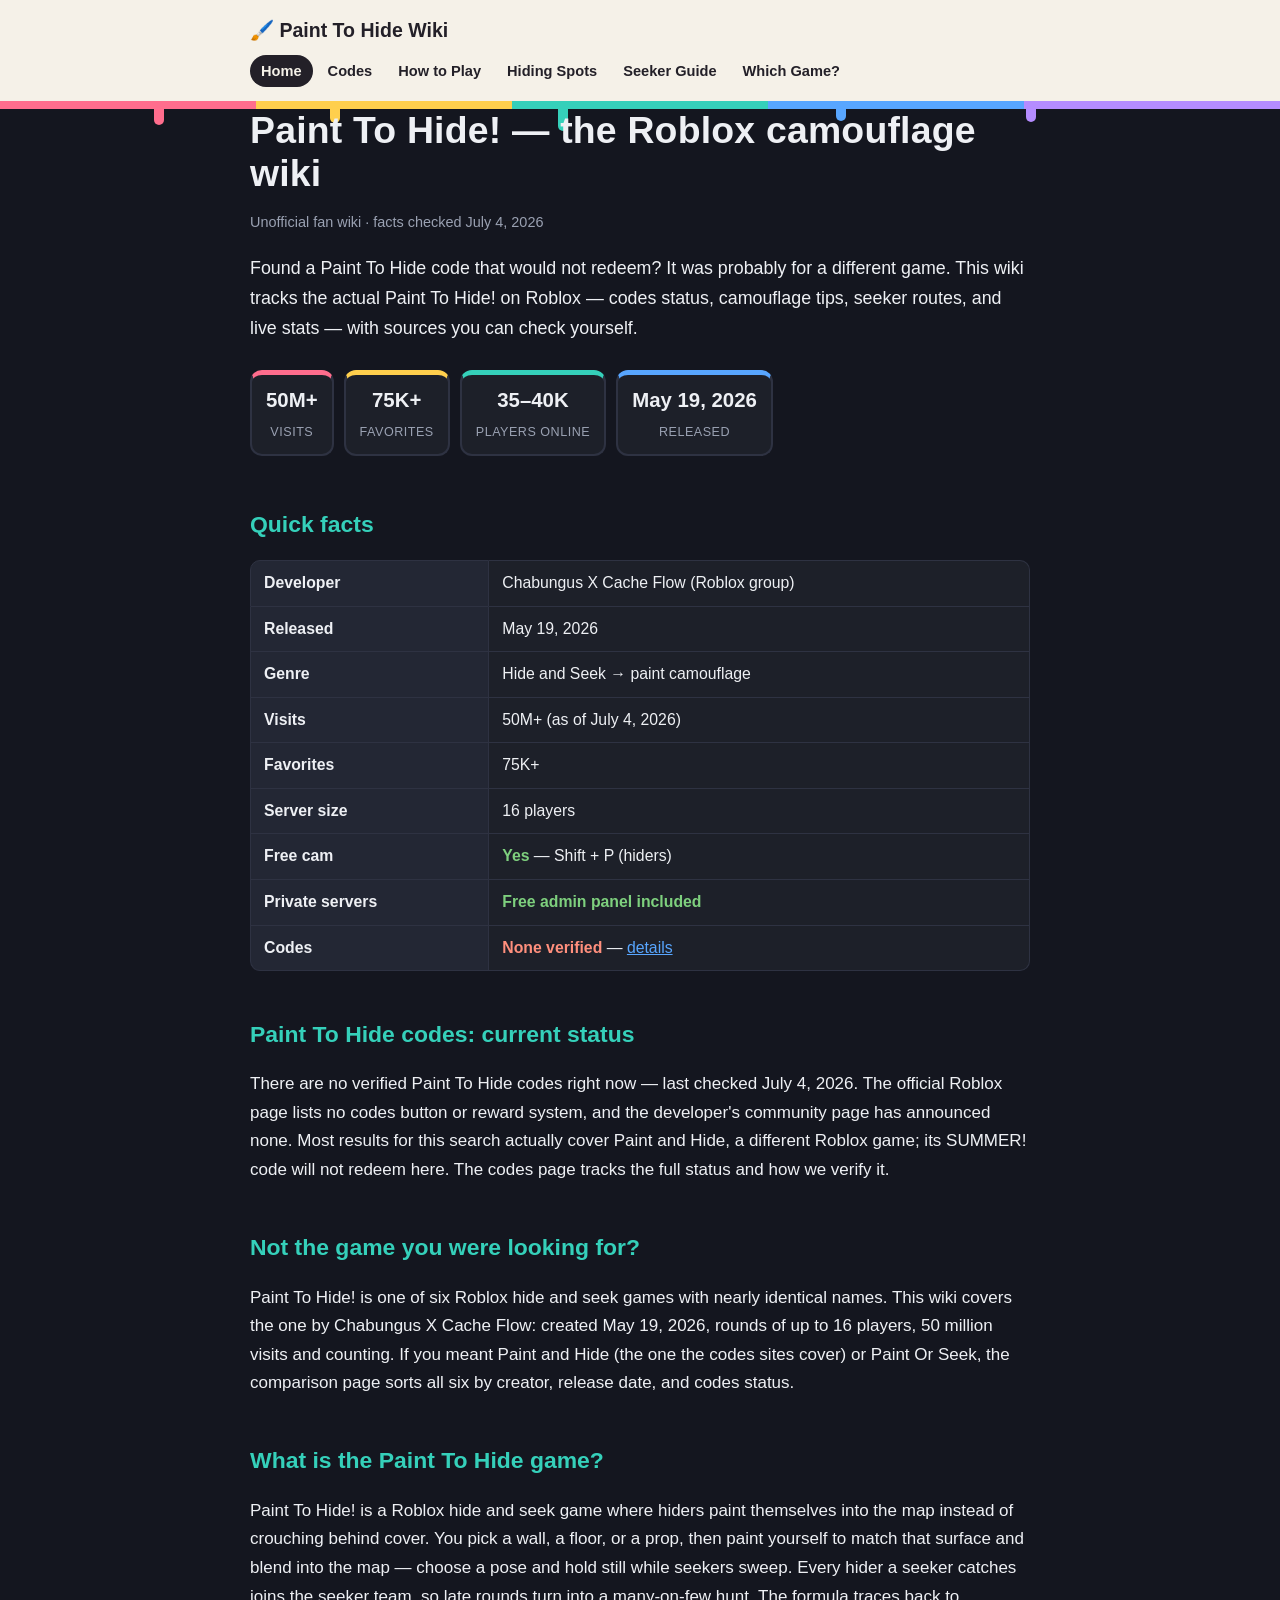
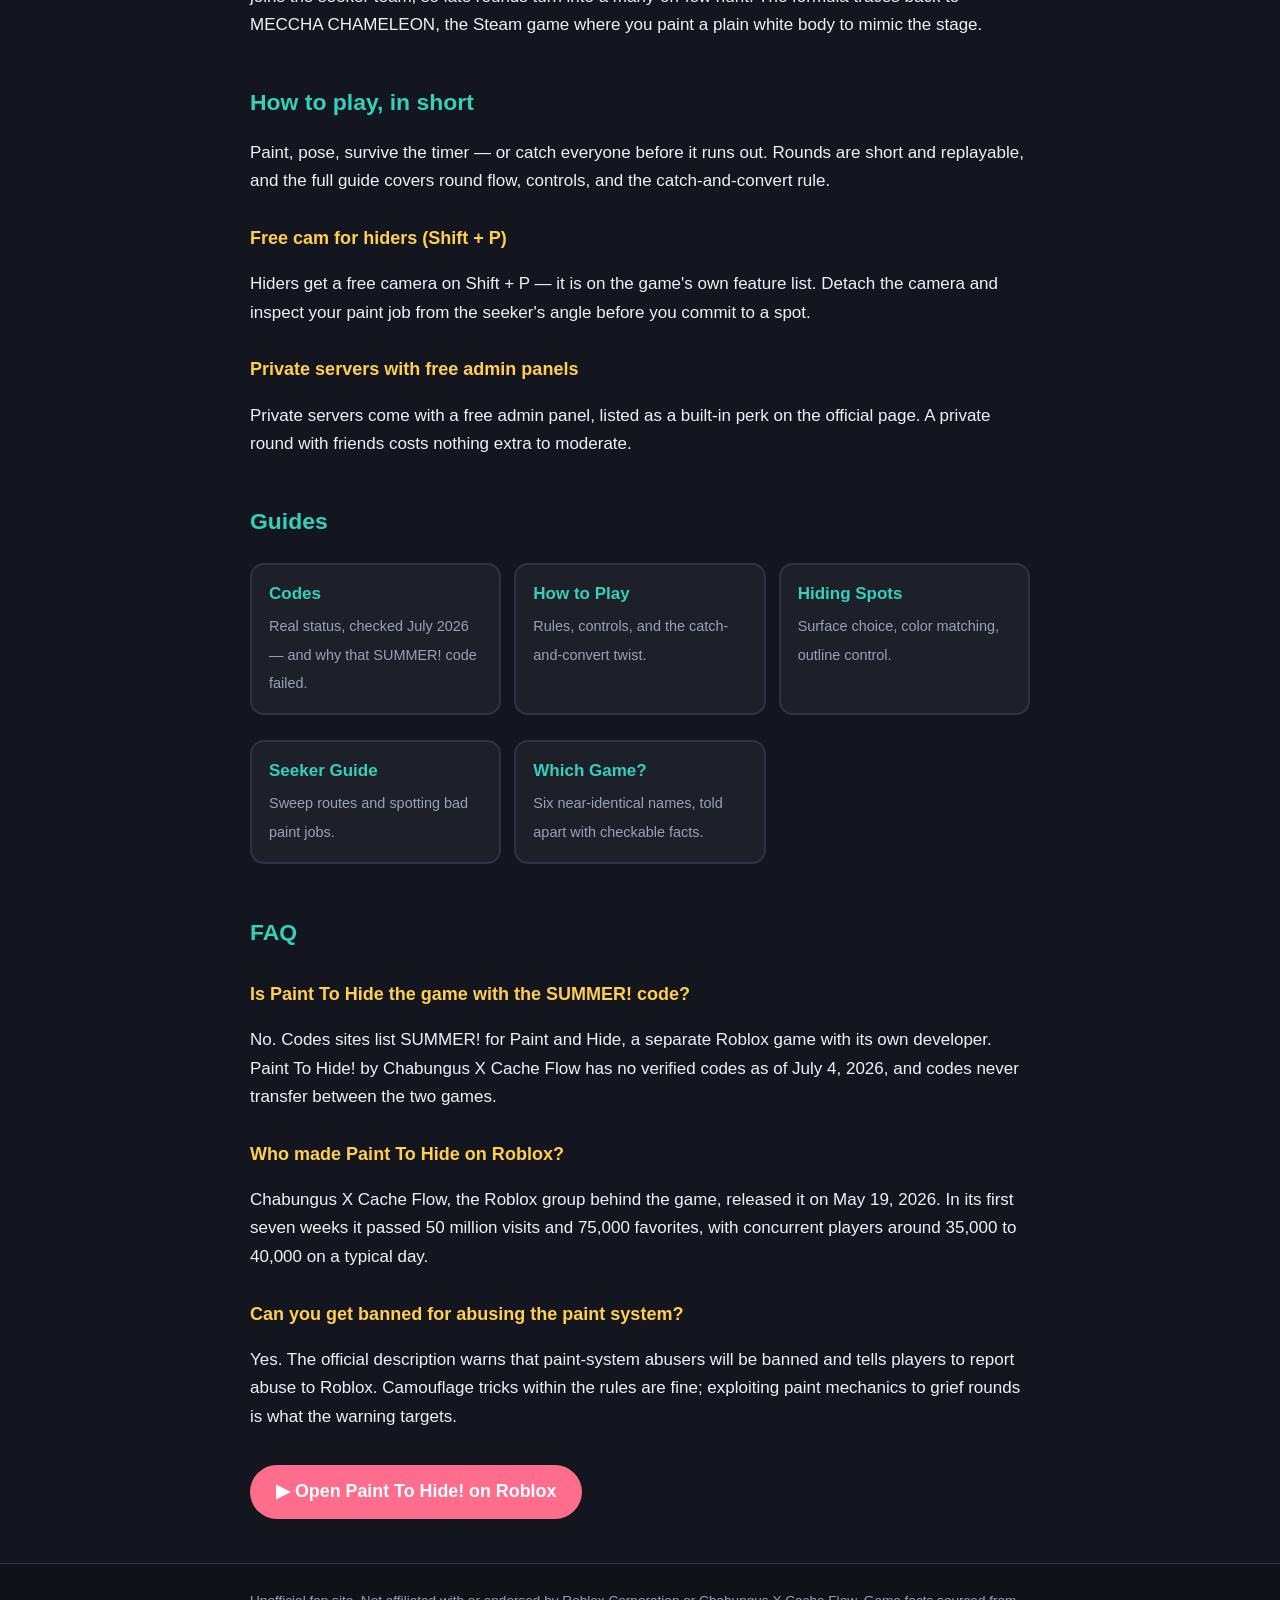
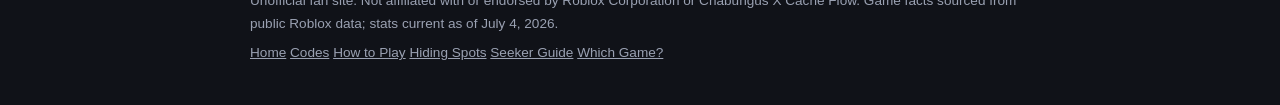
==== docs/index.html @ f47a46ca "painttohide.com v1: 6-page static wiki for Paint To Hide! (Roblox) Pages: home, codes (honest status" ====
<!DOCTYPE html>
<html lang="en">
<head>
<meta charset="utf-8">
<meta name="viewport" content="width=device-width, initial-scale=1">
<title>Paint To Hide Wiki — Roblox Codes, Hider &amp; Seeker Guides</title>
<meta name="description" content="Fan wiki for Paint To Hide! on Roblox: honest codes status, camouflage tips, seeker routes, live stats. Check the real game before you redeem anything.">
<link rel="canonical" href="https://painttohide.com/">
<link rel="stylesheet" href="./style.css">
<link rel="icon" href="data:image/svg+xml,<svg xmlns=%22http://www.w3.org/2000/svg%22 viewBox=%220 0 100 100%22><text y=%22.9em%22 font-size=%2290%22>🖌️</text></svg>">
<meta property="og:title" content="Paint To Hide Wiki — Roblox Codes, Hider &amp; Seeker Guides">
<meta property="og:description" content="Fan wiki for Paint To Hide! on Roblox: honest codes status, camouflage tips, seeker routes, live stats. Check the real game before you redeem anything.">
<meta property="og:type" content="website">
<meta property="og:url" content="https://painttohide.com/">
<script type="application/ld+json">
{
 "@context": "https://schema.org",
 "@type": "VideoGame",
 "name": "Paint To Hide!",
 "url": "https://www.roblox.com/games/105281019603659/Paint-To-Hide",
 "author": {
  "@type": "Organization",
  "name": "Chabungus X Cache Flow"
 },
 "datePublished": "2026-05-19",
 "gamePlatform": "Roblox",
 "genre": "Hide and Seek / Camouflage",
 "playMode": "MultiPlayer"
}
</script>
<script type="application/ld+json">
{
 "@context": "https://schema.org",
 "@type": "FAQPage",
 "mainEntity": [
  {
   "@type": "Question",
   "name": "Is Paint To Hide the game with the SUMMER! code?",
   "acceptedAnswer": {
    "@type": "Answer",
    "text": "No. Codes sites list SUMMER! for Paint and Hide, a separate Roblox game with its own developer. Paint To Hide! by Chabungus X Cache Flow has no verified codes as of July 4, 2026, and codes never transfer between the two games."
   }
  },
  {
   "@type": "Question",
   "name": "Who made Paint To Hide on Roblox?",
   "acceptedAnswer": {
    "@type": "Answer",
    "text": "Chabungus X Cache Flow, the Roblox group behind the game, released it on May 19, 2026. In its first seven weeks it passed 50 million visits and 75,000 favorites, with concurrent players around 35,000 to 40,000 on a typical day."
   }
  },
  {
   "@type": "Question",
   "name": "Can you get banned for abusing the paint system?",
   "acceptedAnswer": {
    "@type": "Answer",
    "text": "Yes. The official description warns that paint-system abusers will be banned and tells players to report abuse to Roblox. Camouflage tricks within the rules are fine; exploiting paint mechanics to grief rounds is what the warning targets."
   }
  }
 ]
}
</script>
<script async src="https://pagead2.googlesyndication.com/pagead/js/adsbygoogle.js?client=ca-pub-4219384393174898"
     crossorigin="anonymous"></script>
</head>
<body>
<header><div class="wrap">
  <a class="logo" href="./">🖌️ Paint To Hide Wiki</a>
  <nav>
    <a class="here" href="./">Home</a>
    <a href="./codes/">Codes</a>
    <a href="./how-to-play/">How to Play</a>
    <a href="./hiding-spots/">Hiding Spots</a>
    <a href="./seeker-guide/">Seeker Guide</a>
    <a href="./vs-paint-or-seek/">Which Game?</a>
  </nav>
</div></header>
<div class="drips" aria-hidden="true"><span></span><span></span><span></span><span></span><span></span></div>
<main class="wrap">
<h1>Paint To Hide! — the Roblox camouflage wiki</h1>
<p class="updated">Unofficial fan wiki · facts checked July 4, 2026</p>
<p class="lede">Found a Paint To Hide code that would not redeem? It was probably for a different game. This wiki tracks the actual Paint To Hide! on Roblox — codes status, camouflage tips, seeker routes, and live stats — with sources you can check yourself.</p>
<ul class="statchips">
  <li class="c1"><strong>50M+</strong><span>visits</span></li>
  <li class="c2"><strong>75K+</strong><span>favorites</span></li>
  <li class="c3"><strong>35–40K</strong><span>players online</span></li>
  <li class="c4"><strong>May 19, 2026</strong><span>released</span></li>
</ul>
<h2>Quick facts</h2>
<table>
  <tr><th>Developer</th><td>Chabungus X Cache Flow (Roblox group)</td></tr>
  <tr><th>Released</th><td>May 19, 2026</td></tr>
  <tr><th>Genre</th><td>Hide and Seek → paint camouflage</td></tr>
  <tr><th>Visits</th><td>50M+ (as of July 4, 2026)</td></tr>
  <tr><th>Favorites</th><td>75K+</td></tr>
  <tr><th>Server size</th><td>16 players</td></tr>
  <tr><th>Free cam</th><td><span class="yes">Yes</span> — Shift + P (hiders)</td></tr>
  <tr><th>Private servers</th><td><span class="yes">Free admin panel included</span></td></tr>
  <tr><th>Codes</th><td><span class="no">None verified</span> — <a href="./codes/">details</a></td></tr>
</table>
<h2>Paint To Hide codes: current status</h2>
<p>There are no verified Paint To Hide codes right now — last checked July 4, 2026. The official Roblox page lists no codes button or reward system, and the developer&#x27;s community page has announced none. Most results for this search actually cover Paint and Hide, a different Roblox game; its SUMMER! code will not redeem here. The codes page tracks the full status and how we verify it.</p>
<h2>Not the game you were looking for?</h2>
<p>Paint To Hide! is one of six Roblox hide and seek games with nearly identical names. This wiki covers the one by Chabungus X Cache Flow: created May 19, 2026, rounds of up to 16 players, 50 million visits and counting. If you meant Paint and Hide (the one the codes sites cover) or Paint Or Seek, the comparison page sorts all six by creator, release date, and codes status.</p>
<h2>What is the Paint To Hide game?</h2>
<p>Paint To Hide! is a Roblox hide and seek game where hiders paint themselves into the map instead of crouching behind cover. You pick a wall, a floor, or a prop, then paint yourself to match that surface and blend into the map — choose a pose and hold still while seekers sweep. Every hider a seeker catches joins the seeker team, so late rounds turn into a many-on-few hunt. The formula traces back to MECCHA CHAMELEON, the Steam game where you paint a plain white body to mimic the stage.</p>
<h2>How to play, in short</h2>
<p>Paint, pose, survive the timer — or catch everyone before it runs out. Rounds are short and replayable, and the full guide covers round flow, controls, and the catch-and-convert rule.</p>
<h3>Free cam for hiders (Shift + P)</h3>
<p>Hiders get a free camera on Shift + P — it is on the game&#x27;s own feature list. Detach the camera and inspect your paint job from the seeker&#x27;s angle before you commit to a spot.</p>
<h3>Private servers with free admin panels</h3>
<p>Private servers come with a free admin panel, listed as a built-in perk on the official page. A private round with friends costs nothing extra to moderate.</p>
<h2>Guides</h2>
<ul class="cards">
  <li><a href="./codes/"><strong>Codes</strong><span>Real status, checked July 2026 — and why that SUMMER! code failed.</span></a></li>
  <li><a href="./how-to-play/"><strong>How to Play</strong><span>Rules, controls, and the catch-and-convert twist.</span></a></li>
  <li><a href="./hiding-spots/"><strong>Hiding Spots</strong><span>Surface choice, color matching, outline control.</span></a></li>
  <li><a href="./seeker-guide/"><strong>Seeker Guide</strong><span>Sweep routes and spotting bad paint jobs.</span></a></li>
  <li><a href="./vs-paint-or-seek/"><strong>Which Game?</strong><span>Six near-identical names, told apart with checkable facts.</span></a></li>
</ul>
<h2>FAQ</h2>
<h3>Is Paint To Hide the game with the SUMMER! code?</h3>
<p>No. Codes sites list SUMMER! for Paint and Hide, a separate Roblox game with its own developer. Paint To Hide! by Chabungus X Cache Flow has no verified codes as of July 4, 2026, and codes never transfer between the two games.</p>
<h3>Who made Paint To Hide on Roblox?</h3>
<p>Chabungus X Cache Flow, the Roblox group behind the game, released it on May 19, 2026. In its first seven weeks it passed 50 million visits and 75,000 favorites, with concurrent players around 35,000 to 40,000 on a typical day.</p>
<h3>Can you get banned for abusing the paint system?</h3>
<p>Yes. The official description warns that paint-system abusers will be banned and tells players to report abuse to Roblox. Camouflage tricks within the rules are fine; exploiting paint mechanics to grief rounds is what the warning targets.</p>
<p class="cta"><a class="playbtn" href="https://www.roblox.com/games/105281019603659/Paint-To-Hide" rel="nofollow">▶ Open Paint To Hide! on Roblox</a></p>
</main>
<footer><div class="wrap">
  <p>Unofficial fan site. Not affiliated with or endorsed by Roblox Corporation or Chabungus X Cache Flow. Game facts sourced from public Roblox data; stats current as of July 4, 2026.</p>
  <p><a href="./">Home</a>
    <a href="./codes/">Codes</a>
    <a href="./how-to-play/">How to Play</a>
    <a href="./hiding-spots/">Hiding Spots</a>
    <a href="./seeker-guide/">Seeker Guide</a>
    <a href="./vs-paint-or-seek/">Which Game?</a></p>
</div></footer>
</body>
</html>
---- docs/style.css ----
@font-face {
  font-family: 'Fredoka';
  src: url('/assets/fredoka.woff2') format('woff2');
  font-weight: 400 700;
  font-display: swap;
}
:root {
  --wall: #14161f;
  --card: #1d2029;
  --card-2: #232734;
  --line: #2e3242;
  --canvas: #f5f1e8;
  --ink: #232028;
  --coral: #ff6d8d;
  --teal: #35d0ba;
  --yellow: #ffcf4d;
  --blue: #58a6ff;
  --purple: #b58cff;
  --text: #eef0f4;
  --muted: #9aa1b2;
  --green: #7ed07e;
  --red: #ff8f7d;
  --display: 'Fredoka', ui-rounded, -apple-system, BlinkMacSystemFont, sans-serif;
  --body: -apple-system, BlinkMacSystemFont, "Segoe UI", Roboto, sans-serif;
}
* { box-sizing: border-box; }
body {
  margin: 0;
  background: var(--wall);
  color: var(--text);
  font: 17px/1.68 var(--body);
}
.wrap { max-width: 820px; margin: 0 auto; padding: 0 20px; }

/* canvas header with a paint-swatch stripe under it */
header { background: var(--canvas); }
header::after {
  content: ""; display: block; height: 8px;
  background: linear-gradient(90deg,
    var(--coral) 0 20%, var(--yellow) 20% 40%, var(--teal) 40% 60%,
    var(--blue) 60% 80%, var(--purple) 80% 100%);
}
header .wrap { display: flex; flex-wrap: wrap; align-items: center; gap: 8px 20px; padding-top: 14px; padding-bottom: 14px; }
.logo {
  font-family: var(--display); font-weight: 650; font-size: 1.15em;
  color: var(--ink); text-decoration: none; white-space: nowrap;
}
nav { display: flex; flex-wrap: wrap; gap: 3px 4px; font-size: 0.86em; }
nav a {
  color: var(--ink); text-decoration: none;
  padding: 4px 11px; border-radius: 999px; font-weight: 600;
}
nav a:hover { background: rgba(35,32,40,.12); }
nav a.here { background: var(--ink); color: var(--canvas); }

/* paint drips hanging off the header stripe */
.drips { display: flex; gap: 0; height: 0; overflow: visible; pointer-events: none; }
.drips span { display: block; width: 10px; border-radius: 0 0 6px 6px; margin-top: 0; }
.drips span:nth-child(1) { height: 16px; background: var(--coral);  margin-left: 12%; }
.drips span:nth-child(2) { height: 14px; background: var(--yellow); margin-left: 13%; }
.drips span:nth-child(3) { height: 22px; background: var(--teal);   margin-left: 17%; }
.drips span:nth-child(4) { height: 12px; background: var(--blue);   margin-left: 21%; }
.drips span:nth-child(5) { height: 13px; background: var(--purple); margin-left: 14%; }

main { padding: 46px 0 44px; }
h1 {
  font-family: var(--display); font-weight: 650;
  font-size: clamp(1.7em, 4.5vw, 2.2em); line-height: 1.15;
  margin: 0 0 8px; letter-spacing: .2px;
}
h2 {
  font-family: var(--display); font-weight: 600;
  font-size: 1.35em; margin: 1.9em 0 .5em; color: var(--teal);
}
h3 { font-family: var(--display); font-weight: 600; font-size: 1.06em; margin: 1.5em 0 .4em; color: var(--yellow); }
a { color: var(--blue); }
a:focus-visible, nav a:focus-visible, .cards a:focus-visible { outline: 2px solid var(--yellow); outline-offset: 2px; }
.updated { color: var(--muted); font-size: 0.85em; margin-bottom: 20px; }
.lede { font-size: 1.05em; }

.statchips { display: flex; flex-wrap: wrap; gap: 10px; margin: 20px 0 6px; padding: 0; list-style: none; }
.statchips li {
  background: var(--card); border: 2px solid var(--line); border-top-width: 5px; border-radius: 12px;
  padding: 8px 14px; text-align: center;
}
.statchips li.c1 { border-top-color: var(--coral); }
.statchips li.c2 { border-top-color: var(--yellow); }
.statchips li.c3 { border-top-color: var(--teal); }
.statchips li.c4 { border-top-color: var(--blue); }
.statchips strong { display: block; font-family: var(--display); font-weight: 650; font-size: 1.2em; }
.statchips span { font-size: .74em; color: var(--muted); text-transform: uppercase; letter-spacing: .5px; }

table { border-collapse: separate; border-spacing: 0; width: 100%; margin: 16px 0; font-size: 0.93em; }
th, td { border: 1px solid var(--line); border-top: 0; border-left: 0; padding: 9px 13px; text-align: left; vertical-align: top; }
tr > *:first-child { border-left: 1px solid var(--line); }
thead th, tr:first-child > * { border-top: 1px solid var(--line); }
th { background: var(--card-2); font-family: var(--display); font-weight: 600; }
td { background: var(--card); }
table tr:first-child > *:first-child { border-top-left-radius: 10px; }
table tr:first-child > *:last-child { border-top-right-radius: 10px; }
table tr:last-child > *:first-child { border-bottom-left-radius: 10px; }
table tr:last-child > *:last-child { border-bottom-right-radius: 10px; }

.note, .tldr {
  background: var(--card); border: 2px solid var(--line); border-left: 5px solid var(--coral);
  padding: 13px 17px; border-radius: 12px; margin: 18px 0;
}
.tldr strong:first-child { color: var(--coral); }

.cards { display: grid; grid-template-columns: repeat(auto-fill, minmax(225px, 1fr)); gap: 13px; margin: 16px 0; padding: 0; list-style: none; }
.cards a {
  display: block; height: 100%;
  background: var(--card); border: 2px solid var(--line); border-radius: 14px;
  padding: 15px 17px; text-decoration: none; color: var(--text);
  transition: border-color .15s, transform .15s;
}
.cards a:hover { border-color: var(--teal); transform: translateY(-2px); }
.cards strong { font-family: var(--display); font-weight: 600; color: var(--teal); display: block; margin-bottom: 4px; }
.cards span { font-size: 0.85em; color: var(--muted); }

.cta { margin: 34px 0 0; }
.playbtn {
  display: inline-block; background: var(--coral); color: #fff; text-decoration: none;
  font-family: var(--display); font-weight: 650; font-size: 1.05em;
  padding: 12px 26px; border-radius: 999px;
}
.playbtn:hover { filter: brightness(1.08); }

img.shot { max-width: 100%; border-radius: 14px; border: 2px solid var(--line); display: block; margin: 18px 0; }
ol li, ul li { margin: 6px 0; }
footer {
  border-top: 1px solid var(--line); background: #101218;
  color: var(--muted); font-size: 0.8em; padding: 20px 0 34px; margin-top: 44px;
}
footer p { margin: 6px 0; }
footer a { color: var(--muted); }
.yes { color: var(--green); font-weight: 600; }
.no { color: var(--red); font-weight: 600; }

@media (prefers-reduced-motion: reduce) {
  .cards a { transition: none; }
  .cards a:hover { transform: none; }
}
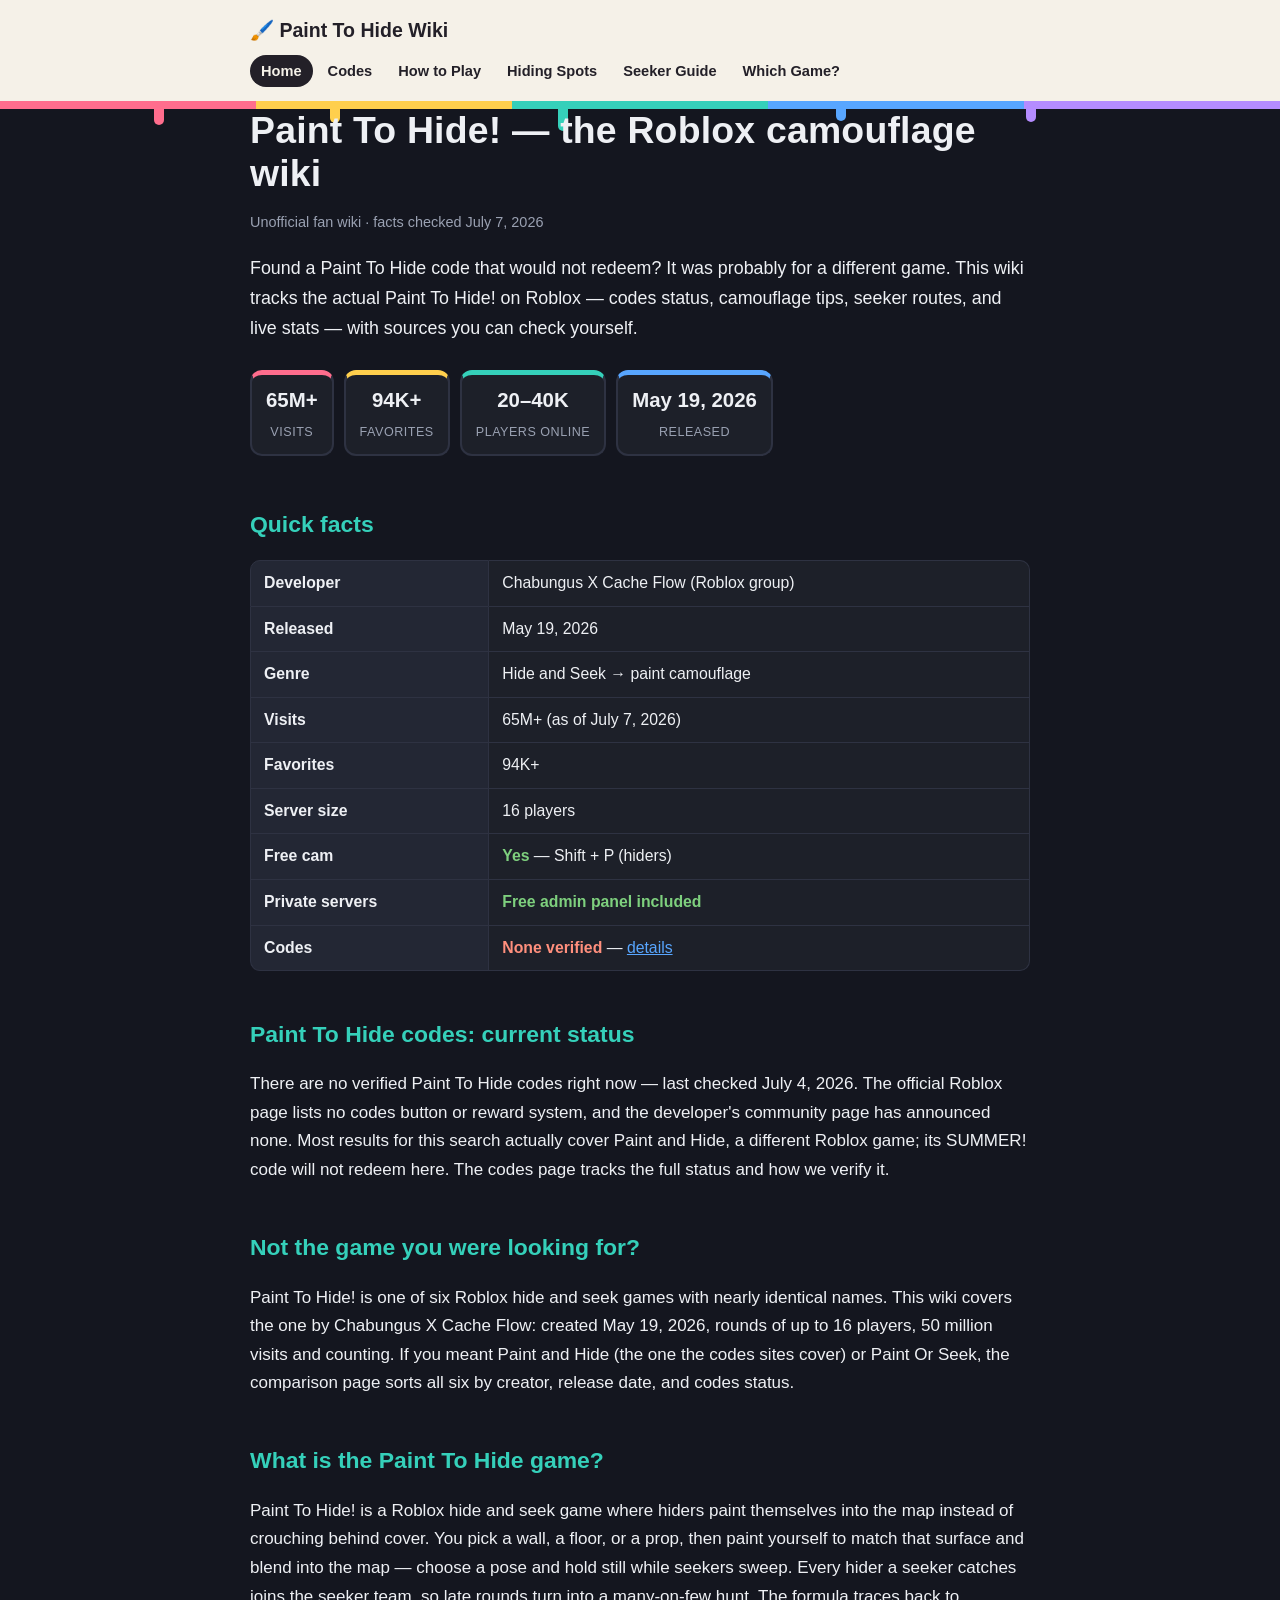
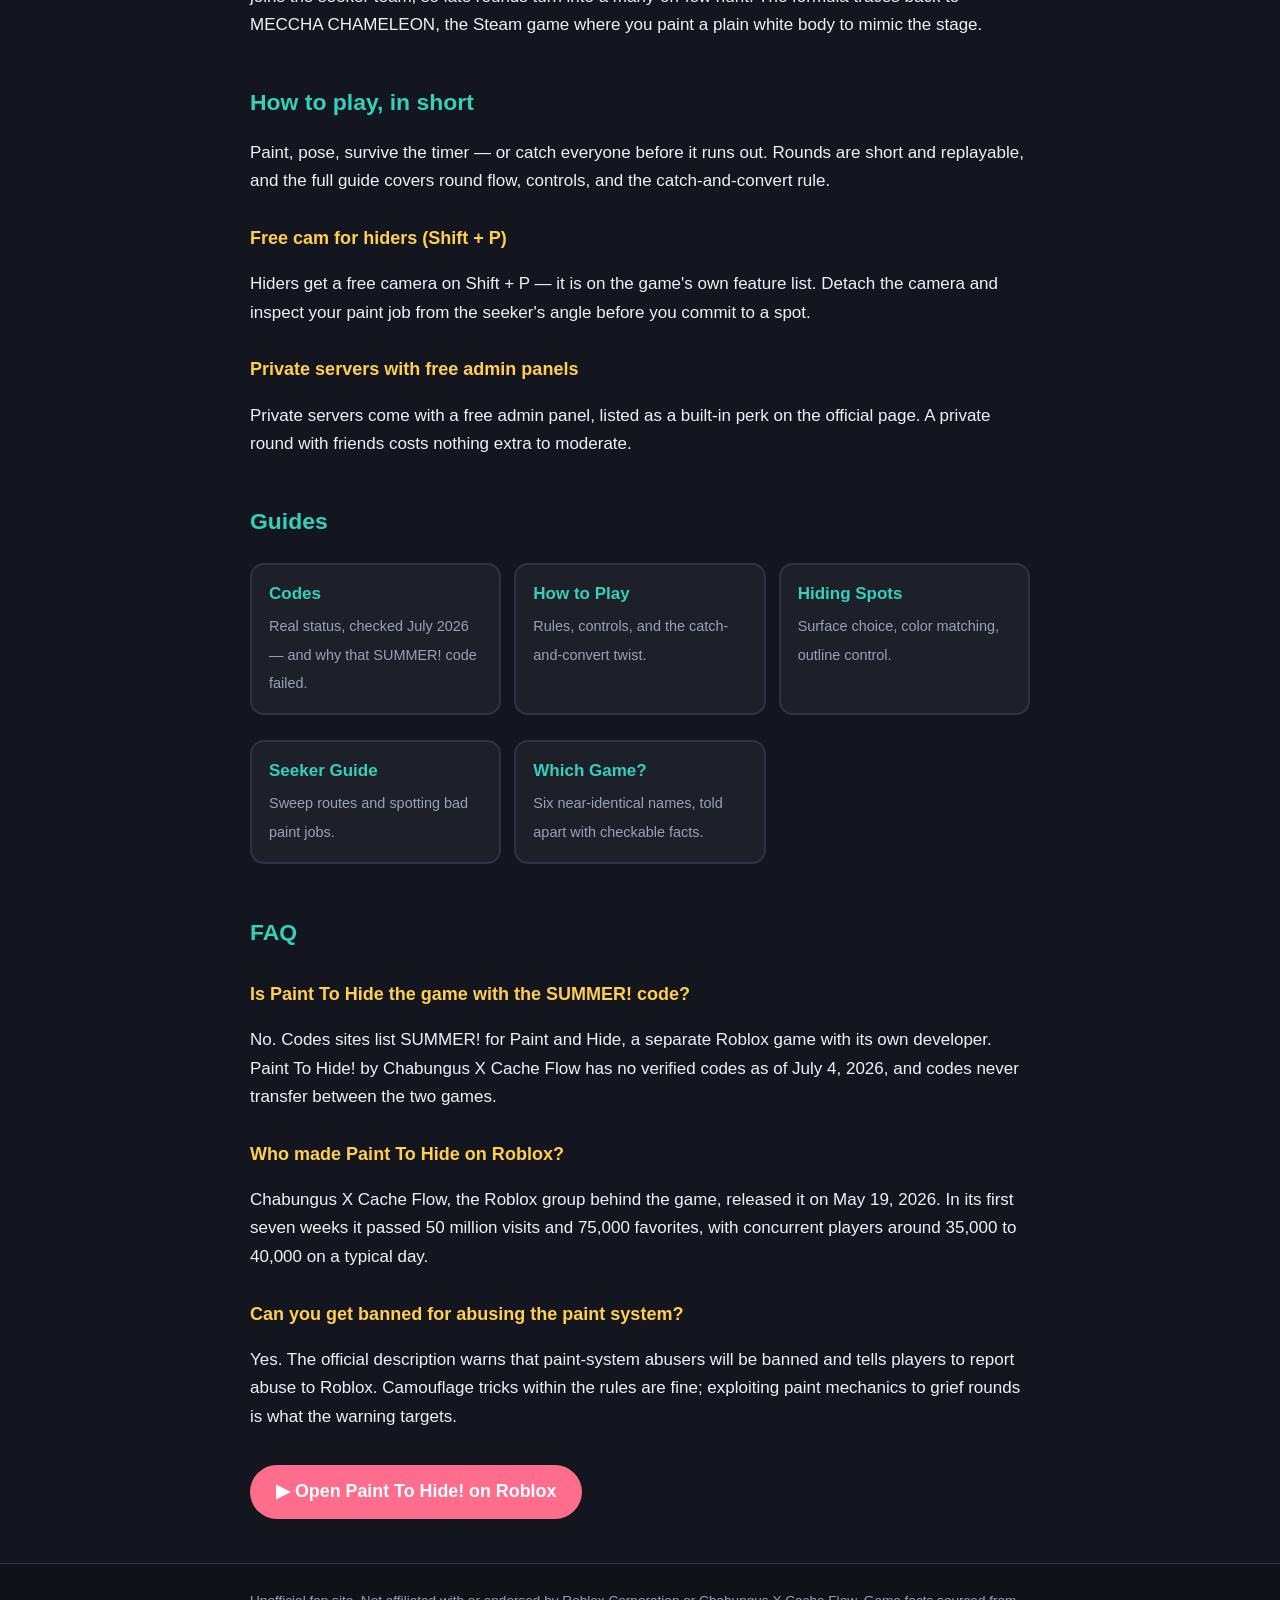
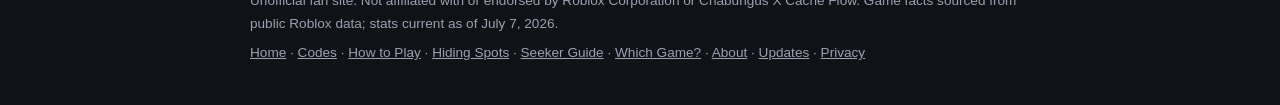
==== commit d6b408c4: "trust pages: privacy, about, updates + data refresh to Jul 7 Fixes from AdSense pre-application audi" ====
--- a/docs/index.html
+++ b/docs/index.html
@@ -78,12 +78,12 @@
 <div class="drips" aria-hidden="true"><span></span><span></span><span></span><span></span><span></span></div>
 <main class="wrap">
 <h1>Paint To Hide! — the Roblox camouflage wiki</h1>
-<p class="updated">Unofficial fan wiki · facts checked July 4, 2026</p>
+<p class="updated">Unofficial fan wiki · facts checked July 7, 2026</p>
 <p class="lede">Found a Paint To Hide code that would not redeem? It was probably for a different game. This wiki tracks the actual Paint To Hide! on Roblox — codes status, camouflage tips, seeker routes, and live stats — with sources you can check yourself.</p>
 <ul class="statchips">
-  <li class="c1"><strong>50M+</strong><span>visits</span></li>
-  <li class="c2"><strong>75K+</strong><span>favorites</span></li>
-  <li class="c3"><strong>35–40K</strong><span>players online</span></li>
+  <li class="c1"><strong>65M+</strong><span>visits</span></li>
+  <li class="c2"><strong>94K+</strong><span>favorites</span></li>
+  <li class="c3"><strong>20–40K</strong><span>players online</span></li>
   <li class="c4"><strong>May 19, 2026</strong><span>released</span></li>
 </ul>
 <h2>Quick facts</h2>
@@ -91,8 +91,8 @@
   <tr><th>Developer</th><td>Chabungus X Cache Flow (Roblox group)</td></tr>
   <tr><th>Released</th><td>May 19, 2026</td></tr>
   <tr><th>Genre</th><td>Hide and Seek → paint camouflage</td></tr>
-  <tr><th>Visits</th><td>50M+ (as of July 4, 2026)</td></tr>
-  <tr><th>Favorites</th><td>75K+</td></tr>
+  <tr><th>Visits</th><td>65M+ (as of July 7, 2026)</td></tr>
+  <tr><th>Favorites</th><td>94K+</td></tr>
   <tr><th>Server size</th><td>16 players</td></tr>
   <tr><th>Free cam</th><td><span class="yes">Yes</span> — Shift + P (hiders)</td></tr>
   <tr><th>Private servers</th><td><span class="yes">Free admin panel included</span></td></tr>
@@ -128,13 +128,8 @@
 <p class="cta"><a class="playbtn" href="https://www.roblox.com/games/105281019603659/Paint-To-Hide" rel="nofollow">▶ Open Paint To Hide! on Roblox</a></p>
 </main>
 <footer><div class="wrap">
-  <p>Unofficial fan site. Not affiliated with or endorsed by Roblox Corporation or Chabungus X Cache Flow. Game facts sourced from public Roblox data; stats current as of July 4, 2026.</p>
-  <p><a href="./">Home</a>
-    <a href="./codes/">Codes</a>
-    <a href="./how-to-play/">How to Play</a>
-    <a href="./hiding-spots/">Hiding Spots</a>
-    <a href="./seeker-guide/">Seeker Guide</a>
-    <a href="./vs-paint-or-seek/">Which Game?</a></p>
+  <p>Unofficial fan site. Not affiliated with or endorsed by Roblox Corporation or Chabungus X Cache Flow. Game facts sourced from public Roblox data; stats current as of July 7, 2026.</p>
+  <p><a href="./">Home</a> · <a href="./codes/">Codes</a> · <a href="./how-to-play/">How to Play</a> · <a href="./hiding-spots/">Hiding Spots</a> · <a href="./seeker-guide/">Seeker Guide</a> · <a href="./vs-paint-or-seek/">Which Game?</a> · <a href="./about/">About</a> · <a href="./updates/">Updates</a> · <a href="./privacy/">Privacy</a></p>
 </div></footer>
 </body>
 </html>
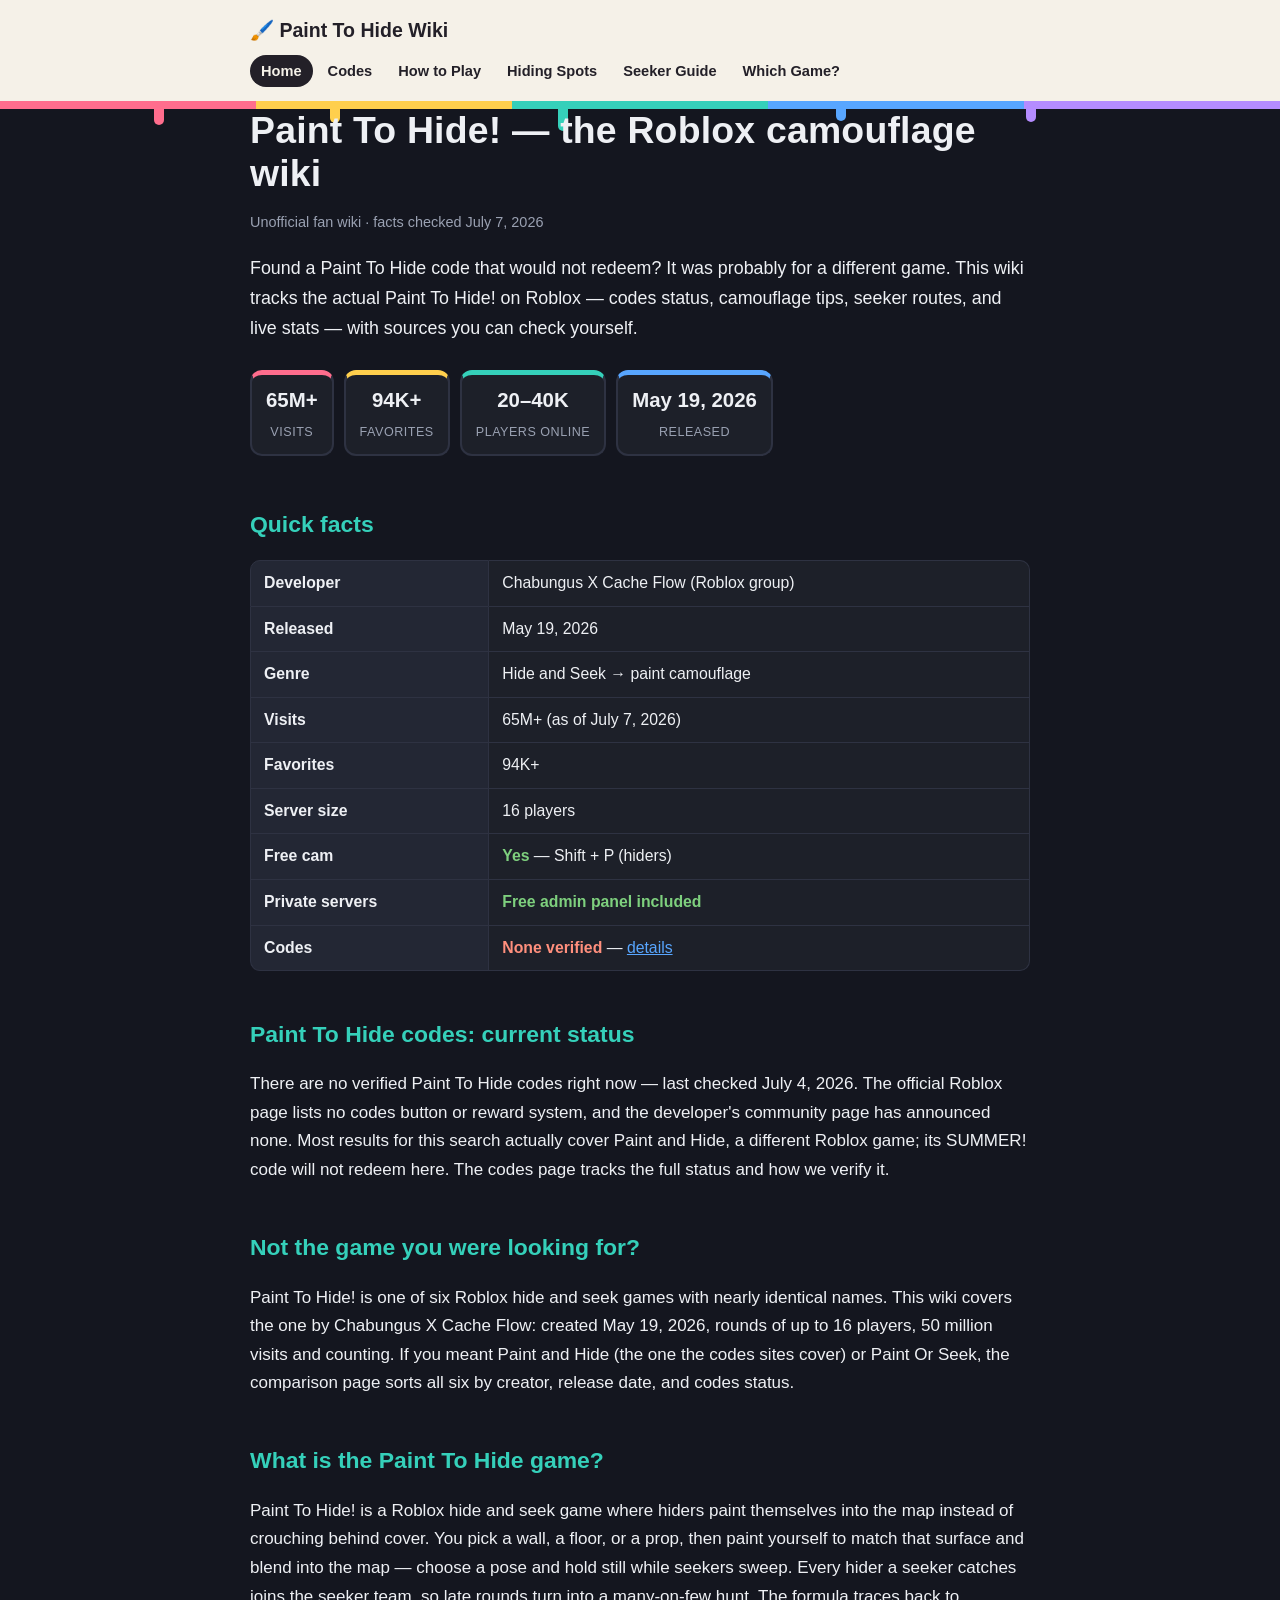
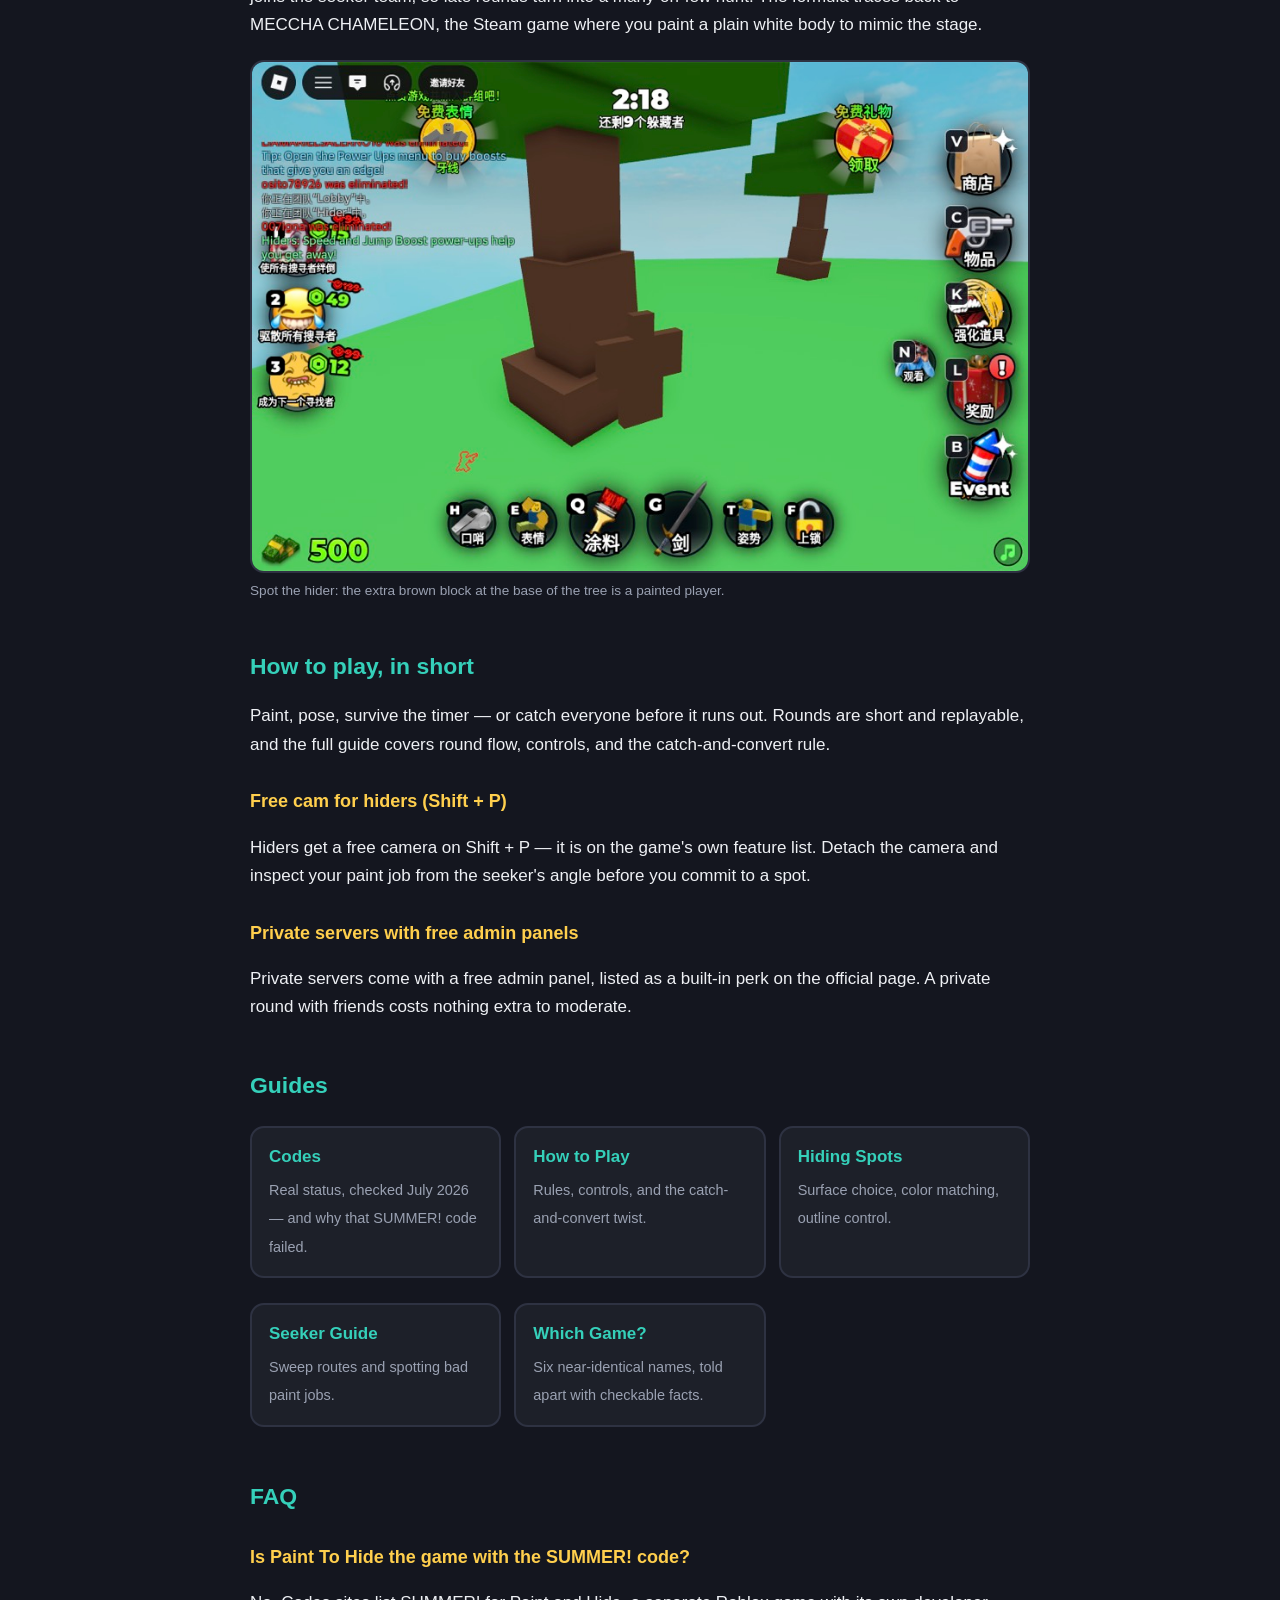
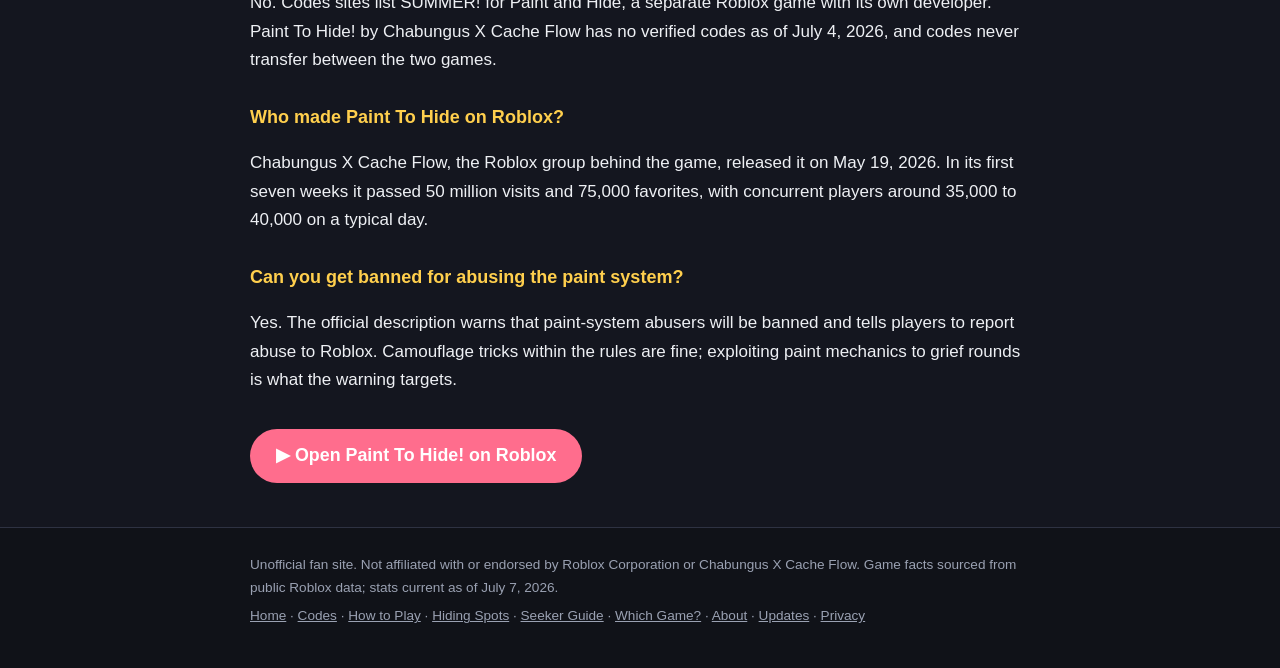
==== commit 388bd9a3: "images: 6 in-game screenshots across 4 pages + og:image Closes the last High from the AdSense audit " ====
--- a/docs/index.html
+++ b/docs/index.html
@@ -11,6 +11,7 @@
 <meta property="og:title" content="Paint To Hide Wiki — Roblox Codes, Hider &amp; Seeker Guides">
 <meta property="og:description" content="Fan wiki for Paint To Hide! on Roblox: honest codes status, camouflage tips, seeker routes, live stats. Check the real game before you redeem anything.">
 <meta property="og:type" content="website">
+<meta property="og:image" content="https://painttohide.com/assets/og.jpg">
 <meta property="og:url" content="https://painttohide.com/">
 <script type="application/ld+json">
 {
@@ -104,6 +105,7 @@
 <p>Paint To Hide! is one of six Roblox hide and seek games with nearly identical names. This wiki covers the one by Chabungus X Cache Flow: created May 19, 2026, rounds of up to 16 players, 50 million visits and counting. If you meant Paint and Hide (the one the codes sites cover) or Paint Or Seek, the comparison page sorts all six by creator, release date, and codes status.</p>
 <h2>What is the Paint To Hide game?</h2>
 <p>Paint To Hide! is a Roblox hide and seek game where hiders paint themselves into the map instead of crouching behind cover. You pick a wall, a floor, or a prop, then paint yourself to match that surface and blend into the map — choose a pose and hold still while seekers sweep. Every hider a seeker catches joins the seeker team, so late rounds turn into a many-on-few hunt. The formula traces back to MECCHA CHAMELEON, the Steam game where you paint a plain white body to mimic the stage.</p>
+<figure><img src="./assets/hider-blend-tree.jpg" alt="Paint To Hide Roblox: a hider painted brown blending into a tree trunk on the map" width="900" height="591" loading="lazy"><figcaption>Spot the hider: the extra brown block at the base of the tree is a painted player.</figcaption></figure>
 <h2>How to play, in short</h2>
 <p>Paint, pose, survive the timer — or catch everyone before it runs out. Rounds are short and replayable, and the full guide covers round flow, controls, and the catch-and-convert rule.</p>
 <h3>Free cam for hiders (Shift + P)</h3>
--- a/docs/style.css
+++ b/docs/style.css
@@ -126,6 +126,12 @@
 }
 .playbtn:hover { filter: brightness(1.08); }
 
+figure { margin: 20px 0; }
+figure img { display: block; width: 100%; height: auto; border-radius: 14px; border: 2px solid var(--line); }
+figcaption { font-size: .8em; color: var(--muted); margin-top: 7px; }
+.shotpair { display: grid; grid-template-columns: 1fr 1fr; gap: 12px; margin: 20px 0; }
+.shotpair figure { margin: 0; }
+@media (max-width: 640px) { .shotpair { grid-template-columns: 1fr; } }
 img.shot { max-width: 100%; border-radius: 14px; border: 2px solid var(--line); display: block; margin: 18px 0; }
 ol li, ul li { margin: 6px 0; }
 footer {
